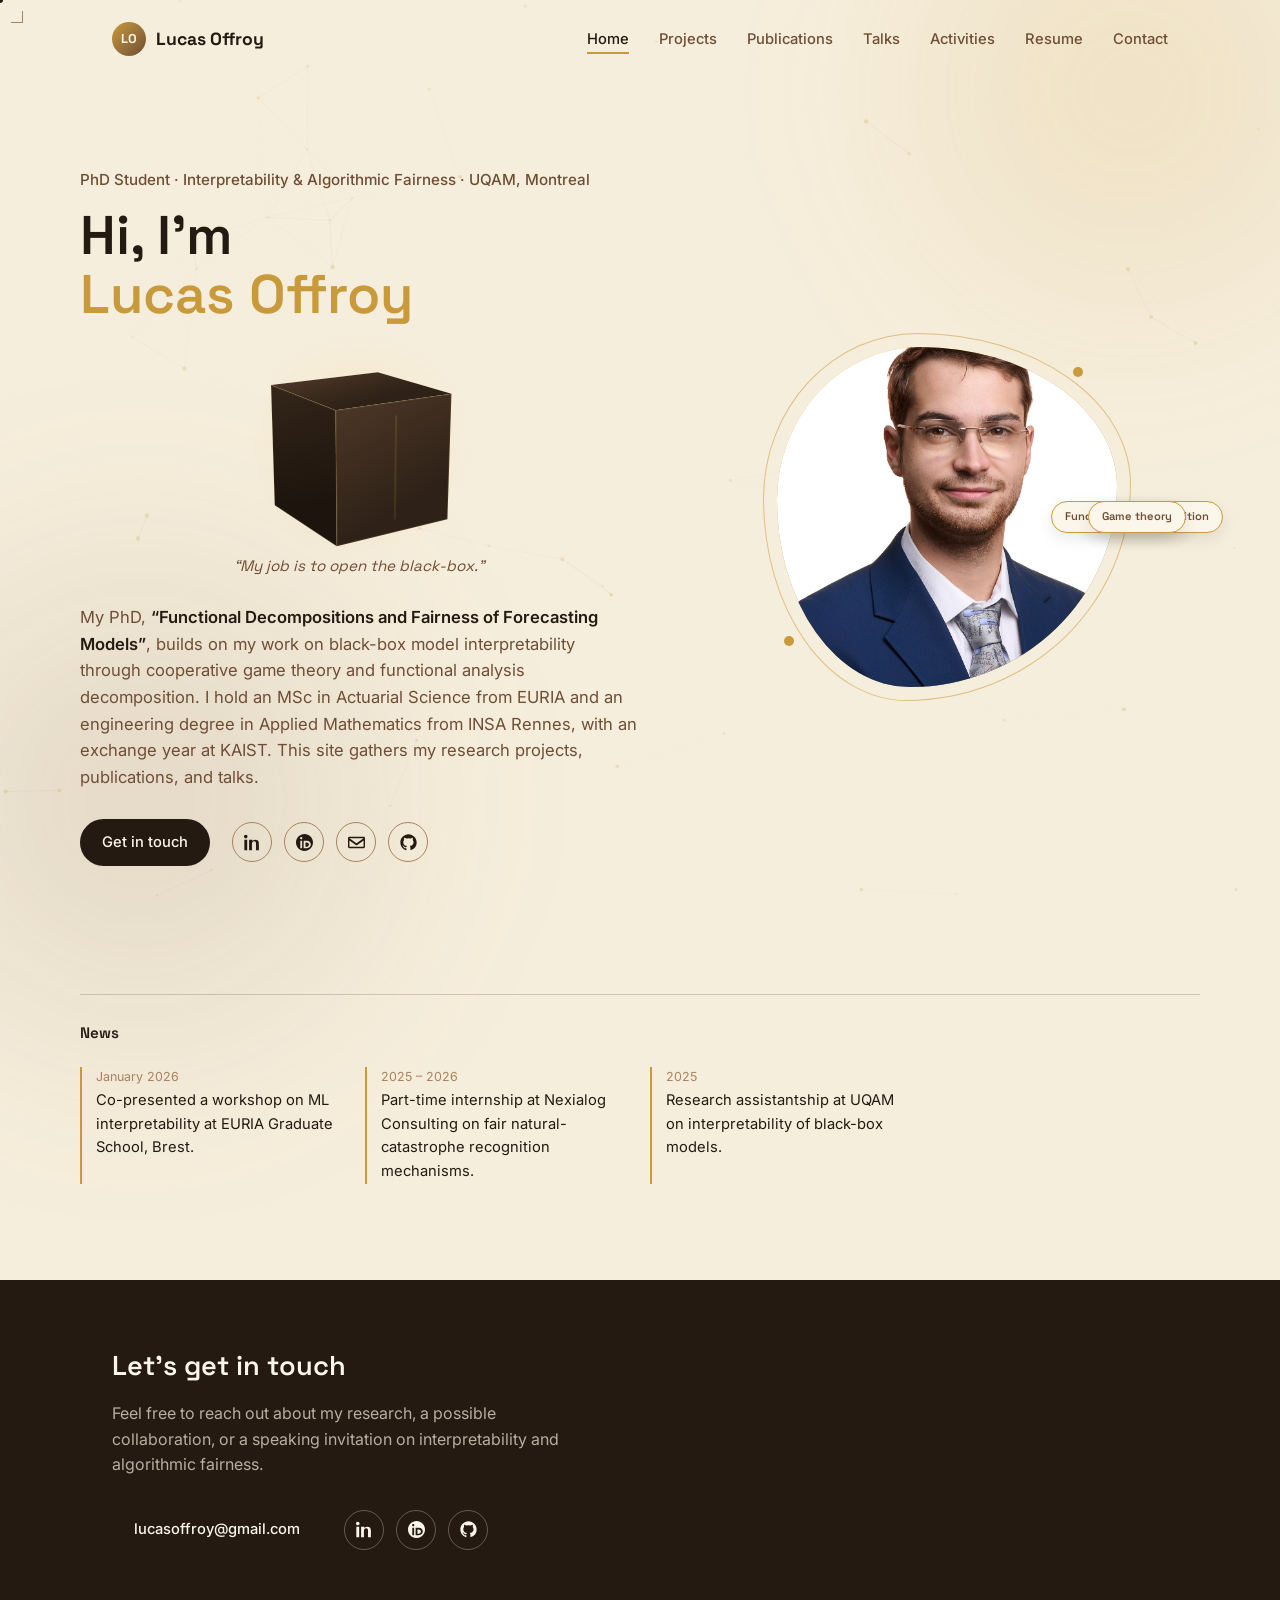
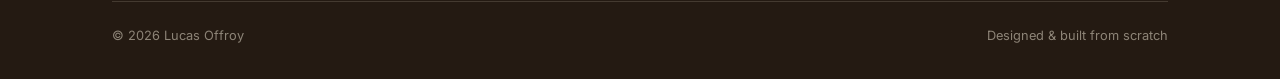
==== index.html @ a233c9a5 "fix" ====
<!DOCTYPE html>
<html lang="en">
<head>
<meta charset="UTF-8">
<meta name="viewport" content="width=device-width, initial-scale=1.0">
<title>Lucas Offroy — PhD Student, Interpretability & Algorithmic Fairness</title>
<meta name="description" content="Academic site of Lucas Offroy, PhD student at UQAM working on functional decompositions and fairness of forecasting models — projects, publications, talks and activities.">

<!--
  =====================================================================
  ONE THING LEFT TO CUSTOMIZE:
  [PHOTO] -> replace the .avatar block (search that tag) with a real <img>
  This site is now split across several pages (index.html, projects.html,
  publications.html, talks.html, activities.html, resume.html) sharing
  style.css and script.js — edit each page's content directly.
  =====================================================================
-->

<link rel="preconnect" href="https://fonts.googleapis.com">
<link rel="preconnect" href="https://fonts.gstatic.com" crossorigin>
<link href="https://fonts.googleapis.com/css2?family=Space+Grotesk:wght@400;500;600;700&family=Inter:wght@400;500;600&display=swap" rel="stylesheet">
<link rel="stylesheet" href="style.css">
</head>
<body>

<div id="cursor-dot"></div>
<div id="cursor-trail-1"></div>
<div id="cursor-trail-2"></div>
<div id="cursor-frame">
  <div class="frame-inner">
    <span class="corner tl"></span>
    <span class="corner tr"></span>
    <span class="corner bl"></span>
    <span class="corner br"></span>
  </div>
</div>
<canvas id="constellation"></canvas>

<header>
  <nav class="wrap">
    <a href="index.html" class="logo">
      <span class="logo-mark">LO</span>
      Lucas Offroy
    </a>
    <ul class="nav-links" id="navLinks">
      <li><a href="index.html">Home</a></li>
      <li><a href="projects.html">Projects</a></li>
      <li><a href="publications.html">Publications</a></li>
      <li><a href="talks.html">Talks</a></li>
      <li><a href="activities.html">Activities</a></li>
      <li><a href="resume.html">Resume</a></li>
      <li><a href="#contact">Contact</a></li>
    </ul>
    <button class="nav-toggle" id="navToggle" aria-label="Open menu">
      <span></span><span></span><span></span>
    </button>
  </nav>
</header>

<!-- ===================== HOME ===================== -->
<section class="hero wrap" id="home">
  <div class="hero-text">
    <p class="eyebrow-role">PhD Student · Interpretability &amp; Algorithmic Fairness · UQAM, Montreal</p>
    <h1>Hi, I'm<br><span>Lucas Offroy</span></h1>

    <div class="bb-wrap">
      <div class="bb-stage" id="blackbox" role="button" tabindex="0" aria-expanded="false"
           aria-label="Open the black box to reveal the Hoeffding decomposition">
        <div class="bb-glow"></div>
        <div class="bb-cube">
          <div class="bb-face bb-front"></div>
          <div class="bb-face bb-right"></div>
          <div class="bb-face bb-left"></div>
          <div class="bb-face bb-lid"></div>
        </div>
        <div class="bb-reveal">
          <div class="equation">
            f(x) = <span class="sum-stack"><span class="sum-symbol">Σ</span><span class="sum-sub">u⊆D</span></span> f<sub>u</sub>(x<sub>u</sub>)
          </div>
          <div class="equation-caption">the functional decomposition behind my thesis</div>
        </div>
      </div>
    </div>
    <p class="bb-quote">“My job is to open the black-box.”</p>

    <p class="bio">
      My PhD, <strong>“Functional Decompositions and Fairness of Forecasting Models”</strong>, builds on my work on black-box model interpretability through cooperative game theory and functional analysis decomposition.
      I hold an MSc in Actuarial Science from EURIA and an engineering degree in Applied Mathematics from INSA Rennes, with an exchange year at KAIST.
      This site gathers my research projects, publications, and talks.
    </p>
    <div class="cta-row">
      <a href="#contact" class="btn">Get in touch</a>
      <div class="social-row">
        <a href="https://www.linkedin.com/in/lucas-offroy-559226217/" target="_blank" rel="noopener" aria-label="LinkedIn">
          <svg viewBox="0 0 24 24"><path d="M4.98 3.5C4.98 4.88 3.94 6 2.5 6S0 4.88 0 3.5 1.06 1 2.5 1 4.98 2.12 4.98 3.5zM.5 8h4V23h-4V8zm7.5 0h3.8v2.05h.05c.53-1 1.83-2.05 3.77-2.05C19.9 8 21 10.1 21 13.4V23h-4v-8.2c0-1.95-.03-4.45-2.7-4.45-2.7 0-3.1 2.1-3.1 4.3V23h-4V8z"/></svg>
        </a>
        <a href="https://orcid.org/0009-0003-3294-0937" target="_blank" rel="noopener" aria-label="ORCID">
          <svg viewBox="0 0 24 24"><path d="M12 0C5.372 0 0 5.372 0 12s5.372 12 12 12 12-5.372 12-12S18.628 0 12 0zM7.369 4.378c.888 0 1.604.717 1.604 1.604 0 .888-.716 1.605-1.604 1.605-.887 0-1.604-.717-1.604-1.605 0-.887.717-1.604 1.604-1.604zm-1.29 5.297h2.58v10.335h-2.58V9.675zm4.694 0h4.276c4.11 0 5.837 2.938 5.837 5.176 0 2.431-1.905 5.159-5.837 5.159h-4.276V9.675zm2.582 2.269v6.026h1.6c2.294 0 3.336-1.617 3.336-3.021 0-1.635-1.226-3.005-3.336-3.005h-1.6z"/></svg>
        </a>
        <a href="mailto:lucasoffroy@gmail.com" aria-label="Email">
          <svg viewBox="0 0 24 24"><path d="M2 4h20a2 2 0 012 2v12a2 2 0 01-2 2H2a2 2 0 01-2-2V6a2 2 0 012-2zm0 2v.01L12 13 22 6.01V6H2zm20 3.24l-9.34 6.6a1 1 0 01-1.16 0L2 9.24V18h20V9.24z"/></svg>
        </a>
        <a href="https://github.com/Weakskunk/" target="_blank" rel="noopener" aria-label="GitHub">
          <svg viewBox="0 0 24 24"><path d="M12 .5C5.73.5.5 5.74.5 12.02c0 5.02 3.26 9.28 7.78 10.78.57.1.78-.25.78-.55v-2.15c-3.16.69-3.83-1.36-3.83-1.36-.52-1.32-1.26-1.67-1.26-1.67-1.03-.7.08-.69.08-.69 1.14.08 1.74 1.17 1.74 1.17 1.01 1.74 2.65 1.24 3.3.95.1-.73.4-1.24.72-1.53-2.52-.29-5.17-1.26-5.17-5.6 0-1.24.44-2.25 1.16-3.04-.12-.29-.5-1.44.11-3 0 0 .95-.3 3.12 1.16a10.8 10.8 0 015.68 0c2.17-1.46 3.12-1.16 3.12-1.16.61 1.56.23 2.71.11 3 .72.79 1.16 1.8 1.16 3.04 0 4.35-2.66 5.31-5.19 5.59.41.35.77 1.04.77 2.11v3.13c0 .3.21.66.79.55A10.53 10.53 0 0023.5 12c0-6.28-5.23-11.5-11.5-11.5z"/></svg>
        </a>
      </div>
    </div>
  </div>

  <div class="hero-photo">
    <div class="avatar-wrap">
      <div class="avatar">
        <!-- Drop a file named photo.jpg next to index.html and it will
             appear automatically here, replacing the "LO" initials. -->
        LO
        <img src="photo.jpg" alt="Lucas Offroy" class="avatar-photo" onerror="this.style.display='none'">
        <span class="avatar-node n1"></span>
        <span class="avatar-node n2"></span>
        <span class="avatar-node n3"></span>
      </div>
      <div class="orbit" style="animation-delay:0s">
        <span class="concept-chip" style="animation-delay:0s">Interpretability</span>
      </div>
      <div class="orbit" style="animation-delay:-8.5s">
        <span class="concept-chip" style="animation-delay:-8.5s">Fairness</span>
      </div>
      <div class="orbit" style="animation-delay:-17s">
        <span class="concept-chip" style="animation-delay:-17s">Functional decomposition</span>
      </div>
      <div class="orbit" style="animation-delay:-25.5s">
        <span class="concept-chip" style="animation-delay:-25.5s">Game theory</span>
      </div>
    </div>
  </div>

  <div class="hero-news">
    <p class="news-label">News</p>
    <div class="news-item">
      <div class="news-date">January 2026</div>
      <div class="news-text">Co-presented a workshop on ML interpretability at EURIA Graduate School, Brest.</div>
    </div>
    <div class="news-item">
      <div class="news-date">2025 – 2026</div>
      <div class="news-text">Part-time internship at Nexialog Consulting on fair natural-catastrophe recognition mechanisms.</div>
    </div>
    <div class="news-item">
      <div class="news-date">2025</div>
      <div class="news-text">Research assistantship at UQAM on interpretability of black-box models.</div>
    </div>
  </div>
</section>

<!-- ===================== CONTACT / FOOTER ===================== -->
<footer id="contact">
  <div class="wrap">
    <h2>Let's get in touch</h2>
    <p>Feel free to reach out about my research, a possible collaboration, or a speaking invitation on interpretability and algorithmic fairness.</p>
    <div class="cta-row">
      <a href="mailto:lucasoffroy@gmail.com" class="btn">lucasoffroy@gmail.com</a>
      <div class="social-row">
        <a href="https://www.linkedin.com/in/lucas-offroy-559226217/" target="_blank" rel="noopener" aria-label="LinkedIn">
          <svg viewBox="0 0 24 24"><path d="M4.98 3.5C4.98 4.88 3.94 6 2.5 6S0 4.88 0 3.5 1.06 1 2.5 1 4.98 2.12 4.98 3.5zM.5 8h4V23h-4V8zm7.5 0h3.8v2.05h.05c.53-1 1.83-2.05 3.77-2.05C19.9 8 21 10.1 21 13.4V23h-4v-8.2c0-1.95-.03-4.45-2.7-4.45-2.7 0-3.1 2.1-3.1 4.3V23h-4V8z"/></svg>
        </a>
        <a href="https://orcid.org/0009-0003-3294-0937" target="_blank" rel="noopener" aria-label="ORCID">
          <svg viewBox="0 0 24 24"><path d="M12 0C5.372 0 0 5.372 0 12s5.372 12 12 12 12-5.372 12-12S18.628 0 12 0zM7.369 4.378c.888 0 1.604.717 1.604 1.604 0 .888-.716 1.605-1.604 1.605-.887 0-1.604-.717-1.604-1.605 0-.887.717-1.604 1.604-1.604zm-1.29 5.297h2.58v10.335h-2.58V9.675zm4.694 0h4.276c4.11 0 5.837 2.938 5.837 5.176 0 2.431-1.905 5.159-5.837 5.159h-4.276V9.675zm2.582 2.269v6.026h1.6c2.294 0 3.336-1.617 3.336-3.021 0-1.635-1.226-3.005-3.336-3.005h-1.6z"/></svg>
        </a>
        <a href="https://github.com/Weakskunk/" target="_blank" rel="noopener" aria-label="GitHub">
          <svg viewBox="0 0 24 24"><path d="M12 .5C5.73.5.5 5.74.5 12.02c0 5.02 3.26 9.28 7.78 10.78.57.1.78-.25.78-.55v-2.15c-3.16.69-3.83-1.36-3.83-1.36-.52-1.32-1.26-1.67-1.26-1.67-1.03-.7.08-.69.08-.69 1.14.08 1.74 1.17 1.74 1.17 1.01 1.74 2.65 1.24 3.3.95.1-.73.4-1.24.72-1.53-2.52-.29-5.17-1.26-5.17-5.6 0-1.24.44-2.25 1.16-3.04-.12-.29-.5-1.44.11-3 0 0 .95-.3 3.12 1.16a10.8 10.8 0 015.68 0c2.17-1.46 3.12-1.16 3.12-1.16.61 1.56.23 2.71.11 3 .72.79 1.16 1.8 1.16 3.04 0 4.35-2.66 5.31-5.19 5.59.41.35.77 1.04.77 2.11v3.13c0 .3.21.66.79.55A10.53 10.53 0 0023.5 12c0-6.28-5.23-11.5-11.5-11.5z"/></svg>
        </a>
      </div>
    </div>
    <div class="footer-bottom">
      <span>© 2026 Lucas Offroy</span>
      <span>Designed &amp; built from scratch</span>
    </div>
  </div>
</footer>

<script src="script.js"></script>
</body>
</html>
---- style.css ----
/* =====================================================================
   Lucas Offroy — shared stylesheet (used by every page)
   ===================================================================== */

:root{
  --cream:        #F6EEDC;
  --cream-soft:   #FBF6EA;
  --ink:          #241A12;
  --brown:        #6F4E37;
  --brown-soft:   #A9825F;
  --gold:         #C99A3C;
  --gold-bright:  #E4B54A;

  --font-display: 'Space Grotesk', sans-serif;
  --font-body:    'Inter', sans-serif;

  --max-w: 1120px;
  --radius-organic: 42% 58% 61% 39% / 45% 41% 59% 55%;
}

*{ box-sizing: border-box; margin:0; padding:0; }

html{ scroll-behavior: smooth; }

/* ---------- Futuristic ambient background (no grid) ---------- */
body{
  position: relative;
  background: var(--cream);
  color: var(--ink);
  font-family: var(--font-body);
  line-height: 1.6;
  overflow-x: hidden;
}
body::before, body::after{
  content:'';
  position: fixed;
  z-index: -1;
  border-radius: 50%;
  pointer-events: none;
  filter: blur(70px);
}
body::before{
  width: 620px; height: 620px;
  top: -220px; right: -160px;
  background: radial-gradient(circle, rgba(201,154,60,0.18) 0%, rgba(201,154,60,0) 70%);
}
body::after{
  width: 720px; height: 720px;
  bottom: -260px; left: -220px;
  background: radial-gradient(circle, rgba(111,78,55,0.15) 0%, rgba(111,78,55,0) 70%);
}

body.has-custom-cursor, body.has-custom-cursor a, body.has-custom-cursor button{
  cursor: none;
}

::selection{ background: var(--gold); color: var(--ink); }

a{ color: inherit; text-decoration: none; }

img{ max-width: 100%; display: block; }

:focus-visible{
  outline: 2px solid var(--gold-bright);
  outline-offset: 3px;
}

section{ scroll-margin-top: 84px; }

.wrap{
  max-width: var(--max-w);
  margin: 0 auto;
  padding: 0 32px;
}

h1,h2,h3{ font-family: var(--font-display); font-weight: 600; color: var(--ink); }

h2.section-title{
  font-size: clamp(1.7rem, 3vw, 2.3rem);
  margin-bottom: 40px;
  display: flex;
  align-items: baseline;
  gap: 14px;
}
h2.section-title .dot{
  width: 10px; height: 10px; border-radius: 50%;
  background: var(--gold);
  flex-shrink: 0;
}

/* ---------- Custom cursor: detection-frame style ---------- */
#cursor-dot{
  position: fixed; top:0; left:0;
  width: 6px; height:6px; border-radius: 50%;
  background: var(--ink);
  pointer-events: none; z-index: 9999;
  transform: translate(-50%,-50%);
}
#cursor-trail-1, #cursor-trail-2{
  position: fixed; top:0; left:0;
  border-radius: 50%;
  background: var(--gold);
  pointer-events: none; z-index: 9997;
  transform: translate(-50%,-50%);
}
#cursor-trail-1{ width:4px; height:4px; opacity:0.5; }
#cursor-trail-2{ width:3px; height:3px; opacity:0.28; }

#cursor-frame{
  position: fixed; top:0; left:0;
  width:0; height:0;
  pointer-events: none; z-index: 9998;
}
.frame-inner{
  position:absolute; top:0; left:0;
  width:46px; height:46px;
  transform: translate(-50%,-50%) rotate(0deg);
  animation: cursor-spin 9s linear infinite;
  transition: width .22s ease, height .22s ease;
}
#cursor-frame.locked .frame-inner{
  width:32px; height:32px;
  animation-play-state: paused;
}
@keyframes cursor-spin{
  from{ transform: translate(-50%,-50%) rotate(0deg); }
  to{ transform: translate(-50%,-50%) rotate(360deg); }
}
.corner{
  position:absolute; width:12px; height:12px;
  border: 0 solid var(--brown-soft);
  transition: border-color .2s ease;
}
#cursor-frame.locked .corner{ border-color: var(--gold); }
.corner.tl{ top:0; left:0; border-top-width:1.5px; border-left-width:1.5px; }
.corner.tr{ top:0; right:0; border-top-width:1.5px; border-right-width:1.5px; }
.corner.bl{ bottom:0; left:0; border-bottom-width:1.5px; border-left-width:1.5px; }
.corner.br{ bottom:0; right:0; border-bottom-width:1.5px; border-right-width:1.5px; }

/* ---------- Constellation background ---------- */
#constellation{
  position: fixed;
  inset: 0;
  z-index: 0;
  opacity: 0.35;
}

/* ---------- Navigation ---------- */
header{
  position: fixed;
  top:0; left:0; right:0;
  z-index: 100;
  padding: 22px 0;
  transition: padding .25s ease, background .25s ease, box-shadow .25s ease;
}
header.scrolled{
  padding: 14px 0;
  background: rgba(246,238,220,0.82);
  backdrop-filter: blur(10px);
  box-shadow: 0 1px 0 rgba(36,26,18,0.08);
}
nav.wrap{
  display:flex; align-items:center; justify-content:space-between;
}
.logo{
  font-family: var(--font-display);
  font-weight: 700;
  font-size: 1.1rem;
  display:flex; align-items:center; gap:10px;
}
.logo-mark{
  width: 34px; height:34px; border-radius: 50%;
  background: linear-gradient(135deg, var(--gold), var(--brown));
  color: var(--cream-soft);
  display:flex; align-items:center; justify-content:center;
  font-size: 0.8rem;
}
.nav-links{
  display:flex; gap: 30px; list-style:none;
}
.nav-links a{
  position: relative;
  font-size: 0.92rem;
  font-weight: 500;
  color: var(--brown);
  padding: 4px 0;
}
.nav-links a::after{
  content:'';
  position:absolute; left:0; bottom:-2px;
  width:0; height:2px; background: var(--gold);
  transition: width .25s ease;
}
.nav-links a.active, .nav-links a:hover{ color: var(--ink); }
.nav-links a.active::after{ width: 100%; }

.nav-toggle{
  display:none;
  flex-direction:column; gap:5px;
  background:none; border:none;
}
.nav-toggle span{ width:22px; height:2px; background: var(--ink); }

/* ---------- Hero (home page) ---------- */
.hero{
  position:relative; z-index:1;
  padding: 168px 0 96px;
  display:grid;
  grid-template-columns: 1.05fr 0.95fr;
  gap: 56px;
  align-items:center;
}
.hero-text{ opacity:0; transform: translateY(16px); transition: opacity .7s ease, transform .7s ease; }
.hero-photo{ opacity:0; transform: translateY(16px); transition: opacity .7s ease .12s, transform .7s ease .12s; }
.hero-news{ opacity:0; transform: translateY(16px); transition: opacity .7s ease .24s, transform .7s ease .24s; }
body.loaded .hero-text, body.loaded .hero-photo, body.loaded .hero-news{
  opacity:1; transform:none;
}

.eyebrow-role{
  font-size: 0.95rem; color: var(--brown); font-weight: 500; margin-bottom: 14px;
}
.hero h1{
  font-size: clamp(2.3rem, 5vw, 3.4rem);
  line-height: 1.08;
  margin-bottom: 20px;
}
.hero h1 span{ color: var(--gold); }

.bb-quote{
  font-family: var(--font-display);
  font-style: italic;
  color: var(--brown);
  font-size: 0.95rem;
  text-align: center;
  margin: 6px 0 26px;
}

.equation{
  font-family: var(--font-display);
  font-size: 1rem;
  letter-spacing: 0.2px;
}
.sum-stack{
  display:inline-flex; flex-direction:column; align-items:center;
  vertical-align:middle; margin: 0 8px; line-height:1;
}
.sum-symbol{ font-size:1.5em; line-height:0.7; }
.sum-sub{ font-size:0.4em; margin-top:4px; letter-spacing:0.4px; }

/* ---------- Interactive black box: real 3D cube, lid + sides open ---------- */
.bb-wrap{
  width: 100%;
  margin: 22px 0 8px;
  display:flex; flex-direction:column; align-items:center;
}
.bb-stage{
  position: relative;
  width: 200px; height: 200px;
  perspective: 800px;
  cursor: pointer;
}
body.has-custom-cursor .bb-stage{ cursor: none; }

.bb-glow{
  position:absolute; inset:-24px; z-index:0;
  border-radius: 50%;
  background: radial-gradient(circle, rgba(228,181,74,0.55) 0%, rgba(228,181,74,0) 65%);
  opacity: 0.25;
  transition: opacity .4s ease;
  pointer-events:none;
}
.bb-stage:hover .bb-glow, .bb-stage.open .bb-glow{ opacity: 0.8; }

.bb-cube{
  position:absolute; inset:0; margin:auto; z-index:1;
  width:128px; height:128px;
  transform-style: preserve-3d;
  transform: translateY(6px) rotateX(-16deg) rotateY(32deg);
}
.bb-face{
  position:absolute; width:128px; height:128px;
  box-shadow: inset 0 0 0 1px rgba(228,181,74,0.12);
  backface-visibility: hidden;
  transition: transform .6s cubic-bezier(.65,0,.35,1), opacity .5s ease .12s;
}
.bb-front{
  background: linear-gradient(160deg, #4A3626 0%, #2E2117 75%);
  transform: translateZ(64px);
}
.bb-front::after{
  /* center groove, lights up on hover */
  content:'';
  position:absolute; top:10%; bottom:10%; left:50%; width:1.5px;
  transform: translateX(-50%);
  background: linear-gradient(var(--gold-bright), var(--gold));
  opacity: 0.16;
  transition: opacity .3s ease, box-shadow .3s ease;
}
.bb-stage:hover .bb-front::after{
  opacity: 0.95;
  box-shadow: 0 0 10px 1.5px rgba(228,181,74,0.65);
}
.bb-right{
  background: linear-gradient(160deg, #34261A 0%, #1D140D 75%);
  transform: rotateY(90deg) translateZ(64px);
}
.bb-left{
  background: linear-gradient(160deg, #34261A 0%, #1D140D 75%);
  transform: rotateY(-90deg) translateZ(64px);
}
.bb-lid{
  background: linear-gradient(160deg, #4A3626 0%, #2E2117 75%);
  transform: rotateX(90deg) translateZ(64px);
}

/* hover: the three visible faces ease apart slightly */
.bb-stage:hover:not(.open) .bb-front{ transform: translateZ(76px); }
.bb-stage:hover:not(.open) .bb-right{ transform: rotateY(90deg) translateZ(76px); }
.bb-stage:hover:not(.open) .bb-left{ transform: rotateY(-90deg) translateZ(76px); }
.bb-stage:hover:not(.open) .bb-lid{ transform: rotateX(90deg) translateZ(82px); }

/* open: the three visible faces fly off and fade out completely */
.bb-stage.open .bb-front{ transform: translateZ(210px); opacity:0; }
.bb-stage.open .bb-right{ transform: rotateY(90deg) translateZ(210px); opacity:0; }
.bb-stage.open .bb-left{ transform: rotateY(-90deg) translateZ(210px); opacity:0; }
.bb-stage.open .bb-lid{ transform: rotateX(90deg) translateZ(260px); opacity:0; }

.bb-reveal{
  position:absolute; inset:0; z-index:2;
  display:flex; flex-direction:column; align-items:center; justify-content:center;
  text-align:center; padding: 10px;
  opacity:0; transform: scale(0.85);
  transition: opacity .5s ease .2s, transform .5s ease .2s;
  pointer-events:none;
}
.bb-stage.open .bb-reveal{ opacity:1; transform: scale(1); }

.bb-reveal .equation{ color: var(--ink); font-size: 0.82rem; line-height:1.35; }
.bb-reveal .equation-caption{ color: var(--brown); margin-top: 7px; font-size: 0.6rem; }

.bb-teaser-label{
  font-family: var(--font-display); font-weight:600; font-size:0.62rem;
  letter-spacing:0.6px; text-transform:uppercase; color: var(--gold);
  margin-bottom: 7px;
}
.bb-teaser-title{ color: var(--ink); font-size: 0.78rem; font-weight:600; line-height:1.35; }
.bb-teaser-sub{ color: var(--brown); font-size: 0.68rem; margin-top: 6px; }

.bb-progress{ width:100%; max-width:160px; }
.bb-progress-label{ font-family:var(--font-display); font-weight:600; font-size:0.68rem; color:var(--ink); margin-bottom:9px; }
.bb-progress-track{ width:100%; height:6px; border-radius:4px; background:rgba(111,78,55,0.18); overflow:hidden; }
.bb-progress-fill{ height:100%; width:0%; background: linear-gradient(90deg, var(--gold), var(--gold-bright)); transition: width 1.1s ease .1s; }
.bb-progress-pct{ margin-top:9px; font-size:0.78rem; font-weight:600; color:var(--ink); }
.bb-progress-range{ display:flex; justify-content:space-between; margin-top:6px; font-size:0.6rem; color:var(--brown-soft); width:100%; }

.hero p.bio{
  max-width: 56ch;
  color: var(--brown);
  font-size: 1.04rem;
  margin-bottom: 28px;
}
.hero p.bio strong{ color: var(--ink); font-weight: 600; }

.cta-row{ display:flex; align-items:center; gap: 22px; flex-wrap:wrap; }
.btn{
  display:inline-flex; align-items:center; gap:8px;
  background: var(--ink); color: var(--cream-soft);
  padding: 12px 22px; border-radius: 30px;
  font-size: 0.92rem; font-weight:500;
  transition: background .2s ease, transform .2s ease;
  border: none;
}
.btn:hover{ background: var(--brown); transform: translateY(-2px); }

.social-row{ display:flex; gap: 12px; }
.social-row a{
  width: 40px; height:40px; border-radius: 50%;
  border: 1px solid var(--brown-soft);
  display:flex; align-items:center; justify-content:center;
  transition: border-color .2s ease, background .2s ease, transform .2s ease;
}
.social-row a:hover{
  border-color: var(--gold); background: rgba(201,154,60,0.12);
  transform: translateY(-2px);
}
.social-row svg{ width:17px; height:17px; fill: var(--ink); }

.hero-photo{ position:relative; display:flex; justify-content:center; }
.avatar-wrap{ position:relative; z-index:0; width:min(340px,80%); }
.avatar{
  width: 100%;
  aspect-ratio: 1;
  border-radius: var(--radius-organic);
  background: linear-gradient(150deg, var(--gold-bright), var(--brown) 120%);
  display:flex; align-items:center; justify-content:center;
  font-family: var(--font-display);
  font-size: 4rem; color: var(--cream-soft);
  position: relative;
}
.avatar::before{
  content:'';
  position:absolute; inset:-14px;
  border-radius: var(--radius-organic);
  border: 1.5px solid var(--gold);
  opacity: 0.55;
}
.avatar-photo{
  position:absolute; inset:0; z-index:1;
  width:100%; height:100%;
  object-fit: cover;
  border-radius: var(--radius-organic);
}
.avatar-node{
  position:absolute; width:10px; height:10px; border-radius:50%;
  background: var(--gold);
  z-index: 2;
}
.avatar-node.n1{ top: 6%; right: 10%; }
.avatar-node.n2{ bottom: 12%; left: 2%; }
.avatar-node.n3{ top: 46%; right: -2%; width:6px; height:6px; }

.orbit{
  position:absolute; top:50%; left:50%; z-index:3;
  width:0; height:0;
  animation: orbit-spin 34s linear infinite;
}
.concept-chip{
  position:absolute; top:0; left:0;
  background: var(--cream-soft);
  border: 1px solid var(--gold);
  color: var(--brown);
  font-family: var(--font-display);
  font-size: 0.7rem;
  font-weight:600;
  padding: 6px 13px;
  border-radius: 20px;
  box-shadow: 0 6px 16px rgba(36,26,18,0.09);
  white-space: nowrap;
  transform: translate(-50%,-50%) translateX(190px);
  animation: orbit-counter 34s linear infinite;
}
@keyframes orbit-spin{
  from{ transform: rotate(0deg); }
  to{ transform: rotate(360deg); }
}
@keyframes orbit-counter{
  from{ transform: translate(-50%,-50%) translateX(190px) rotate(0deg); }
  to{ transform: translate(-50%,-50%) translateX(190px) rotate(-360deg); }
}

.hero-news{
  margin-top: 72px;
  grid-column: 1 / -1;
  border-top: 1px solid rgba(111,78,55,0.25);
  padding-top: 26px;
  display:grid;
  grid-template-columns: repeat(auto-fit, minmax(230px,1fr));
  gap: 20px;
}
.news-label{
  font-family: var(--font-display); font-weight:600; font-size:0.95rem;
  grid-column: 1 / -1; margin-bottom: 2px;
}
.news-item{
  border-left: 2px solid var(--gold);
  padding-left: 14px;
}
.news-date{ font-size: 0.78rem; color: var(--brown-soft); }
.news-text{ font-size: 0.92rem; margin-top: 2px; }

/* ---------- Page intro (every non-home page) ---------- */
.page-intro{
  position:relative; z-index:1;
  padding: 158px 0 8px;
  text-align:center;
  opacity:0; transform: translateY(16px);
  transition: opacity .7s ease, transform .7s ease;
}
body.loaded .page-intro{ opacity:1; transform:none; }
.page-title{
  font-size: clamp(2rem, 4vw, 2.7rem);
  margin-bottom: 10px;
}
.page-subtitle{
  color: var(--brown);
  font-size: 1rem;
  max-width: 60ch;
  margin: 0 auto;
}

/* ---------- Generic sections ---------- */
.section{ position:relative; z-index:1; padding: 64px 0 88px; }
.section.alt{ background: var(--cream-soft); }

/* ---------- Projects ---------- */
.projects-grid{
  display:grid;
  grid-template-columns: repeat(auto-fit, minmax(280px,1fr));
  gap: 26px;
}
.project-card{
  background: var(--cream-soft);
  border: 1px solid rgba(111,78,55,0.18);
  border-radius: 26px 10px 26px 10px;
  padding: 28px;
  transition: transform .25s ease, border-color .25s ease;
}
.project-card:hover{ transform: translateY(-5px); border-color: var(--gold); }
.project-card h3{ font-size: 1.15rem; margin-bottom: 10px; }
.project-card p{ color: var(--brown); font-size: 0.94rem; margin-bottom: 16px; }
.tag-row{ display:flex; flex-wrap:wrap; gap:8px; margin-bottom: 16px; }
.tag{
  font-size: 0.75rem; padding: 4px 11px; border-radius: 20px;
  background: rgba(201,154,60,0.15); color: var(--brown);
}
.project-card a.link{
  font-size: 0.88rem; font-weight:600; color: var(--ink);
  border-bottom: 1.5px solid var(--gold);
  padding-bottom: 1px;
}

/* ---------- Publications ---------- */
.pub-list{ display:flex; flex-direction:column; gap: 22px; }
.pub-item{
  border-left: 2px solid var(--brown-soft);
  padding: 4px 0 4px 20px;
  transition: border-color .2s ease;
}
.pub-item:hover{ border-color: var(--gold); }
.pub-item .pub-title{ font-weight:600; font-size: 1rem; margin-bottom: 4px; }
.pub-item .pub-meta{ font-size: 0.88rem; color: var(--brown); margin-bottom: 8px; }
.pub-links{ display:flex; gap:16px; }
.pub-links a{ font-size: 0.82rem; font-weight:600; color: var(--gold); }
.pub-links a:hover{ color: var(--ink); }

.bibtex-box{
  position:relative;
  margin-top: 14px;
  background: var(--ink);
  border-radius: 10px;
  padding: 16px 44px 16px 16px;
}
.bibtex-code{
  display:block;
  font-family: 'SFMono-Regular', Consolas, 'Liberation Mono', Menlo, monospace;
  font-size: 0.76rem;
  line-height: 1.6;
  color: var(--cream-soft);
  white-space: pre-wrap;
  word-break: break-word;
}
.bibtex-copy{
  position:absolute; top:12px; right:12px;
  background: rgba(246,238,220,0.1);
  border: 1px solid rgba(246,238,220,0.25);
  color: var(--cream-soft);
  font-family: var(--font-body);
  font-size: 0.7rem; font-weight:600;
  padding: 5px 11px; border-radius: 6px;
  transition: background .2s ease, border-color .2s ease, color .2s ease;
}
.bibtex-copy:hover{ background: rgba(228,181,74,0.2); border-color: var(--gold-bright); }
.bibtex-copy.copied{ background: var(--gold); border-color: var(--gold); color: var(--ink); }

/* ---------- Talks (timeline) ---------- */
.timeline{
  position:relative;
  padding-left: 26px;
}
.timeline::before{
  content:'';
  position:absolute; left:5px; top:6px; bottom:6px;
  width:1.5px; background: rgba(111,78,55,0.3);
}
.timeline-item{ position:relative; padding-bottom: 34px; }
.timeline-item:last-child{ padding-bottom:0; }
.timeline-item::before{
  content:'';
  position:absolute; left:-26px; top:4px;
  width:11px; height:11px; border-radius:50%;
  background: var(--cream); border: 2px solid var(--gold);
}
.timeline-date{ font-size: 0.82rem; color: var(--brown-soft); margin-bottom: 3px; }
.timeline-title{ font-weight:600; margin-bottom: 3px; }
.timeline-place{ font-size: 0.9rem; color: var(--brown); }

/* ---------- Activities: small mixed list ---------- */
.mini-list{
  list-style:none;
  display:flex; flex-direction:column; gap:16px;
  max-width: 680px;
  margin: 0 auto;
}
.mini-list li{
  border-left: 2px solid var(--gold);
  padding-left: 16px;
  font-size: 0.96rem;
  color: var(--brown);
  text-align:left;
}
.mini-list li strong{ color: var(--ink); }

/* ---------- Empty state ---------- */
.empty-state{
  color: var(--brown-soft);
  font-size: 0.96rem;
}

/* ---------- Resume ---------- */
.activities-grid{
  display:grid;
  grid-template-columns: repeat(auto-fit, minmax(240px,1fr));
  gap: 30px;
}
.activity-group h3{
  font-size: 1rem; margin-bottom: 14px;
  display:flex; align-items:center; gap:8px;
}
.activity-group h3::before{
  content:''; width:7px; height:7px; border-radius:50%; background: var(--gold);
}
.activity-group ul{ list-style:none; display:flex; flex-direction:column; gap:10px; }
.activity-group li{ font-size: 0.92rem; color: var(--brown); padding-left: 0; }
.activity-group li strong{ color: var(--ink); }

/* ---------- Footer / Contact ---------- */
footer{
  position:relative; z-index:1;
  background: var(--ink); color: var(--cream-soft);
  padding: 64px 0 32px;
}
footer h2{ color: var(--cream-soft); font-size: 1.7rem; margin-bottom: 14px; }
footer p{ color: rgba(246,238,220,0.7); max-width: 46ch; margin-bottom: 28px; }
footer .social-row a{ border-color: rgba(246,238,220,0.3); }
footer .social-row svg{ fill: var(--cream-soft); }
footer .social-row a:hover{ border-color: var(--gold-bright); }
.footer-bottom{
  margin-top: 48px; padding-top: 24px;
  border-top: 1px solid rgba(246,238,220,0.15);
  font-size: 0.8rem; color: rgba(246,238,220,0.5);
  display:flex; justify-content:space-between; flex-wrap:wrap; gap:10px;
}

/* ---------- Responsive ---------- */
@media (max-width: 880px){
  .hero{ grid-template-columns: 1fr; padding-top: 140px; }
  .hero-photo{ order:-1; }
  .orbit{ display:none; }
  .page-intro{ padding-top: 128px; }
  .nav-links{
    position: fixed; top: 64px; right: 24px;
    background: var(--cream-soft);
    flex-direction:column; gap: 4px;
    padding: 14px 20px;
    border-radius: 16px;
    box-shadow: 0 8px 24px rgba(36,26,18,0.12);
    transform: translateY(-12px); opacity:0; pointer-events:none;
    transition: all .2s ease;
  }
  .nav-links.open{ transform:none; opacity:1; pointer-events:auto; }
  .nav-links a{ padding: 8px 0; }
  .nav-toggle{ display:flex; }
}

@media (prefers-reduced-motion: reduce){
  html{ scroll-behavior:auto; }
  .hero-text, .hero-photo, .hero-news, .page-intro{ transition:none; opacity:1; transform:none; }
  .project-card, .btn{ transition:none; animation:none; }
  .orbit{ display:none; }
  .bb-face, .bb-front::after, .bb-reveal, .bb-glow{ transition:none; }
}
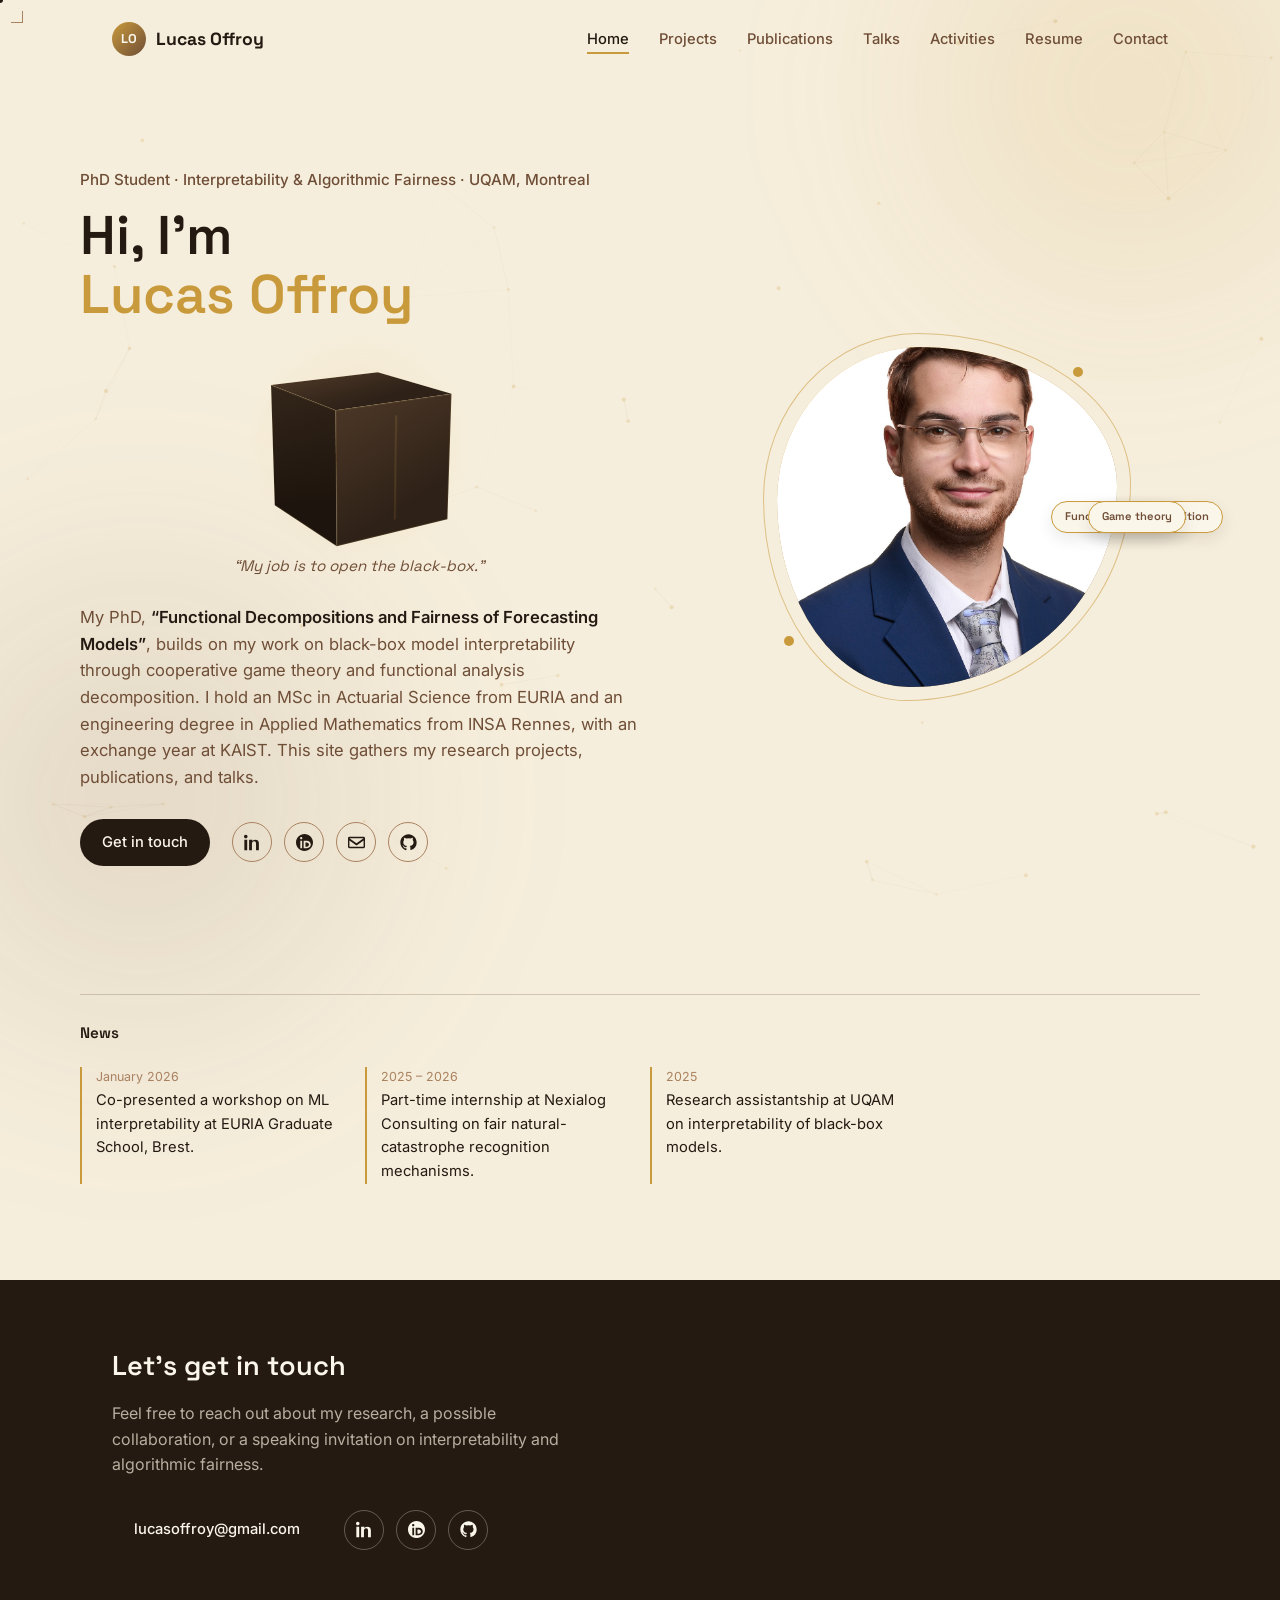
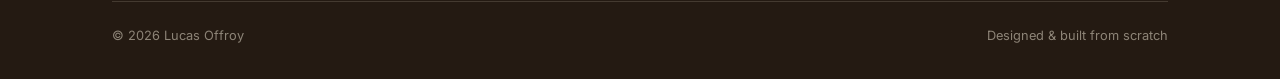
==== commit c3c06b2a: "seo: sitemap, robots, structured data" ====
--- a/index.html
+++ b/index.html
@@ -20,6 +20,25 @@
 <link rel="preconnect" href="https://fonts.gstatic.com" crossorigin>
 <link href="https://fonts.googleapis.com/css2?family=Space+Grotesk:wght@400;500;600;700&family=Inter:wght@400;500;600&display=swap" rel="stylesheet">
 <link rel="stylesheet" href="style.css">
+<script type="application/ld+json">
+{
+  "@context": "https://schema.org",
+  "@type": "Person",
+  "name": "Lucas Offroy",
+  "url": "https://weakskunk.github.io/",
+  "jobTitle": "PhD Student",
+  "affiliation": {
+    "@type": "CollegeOrUniversity",
+    "name": "UQAM"
+  },
+  "email": "mailto:lucasoffroy@gmail.com",
+  "sameAs": [
+    "https://www.linkedin.com/in/lucas-offroy-559226217/",
+    "https://github.com/Weakskunk/",
+    "https://orcid.org/0009-0003-3294-0937"
+  ]
+}
+</script>
 </head>
 <body>
 
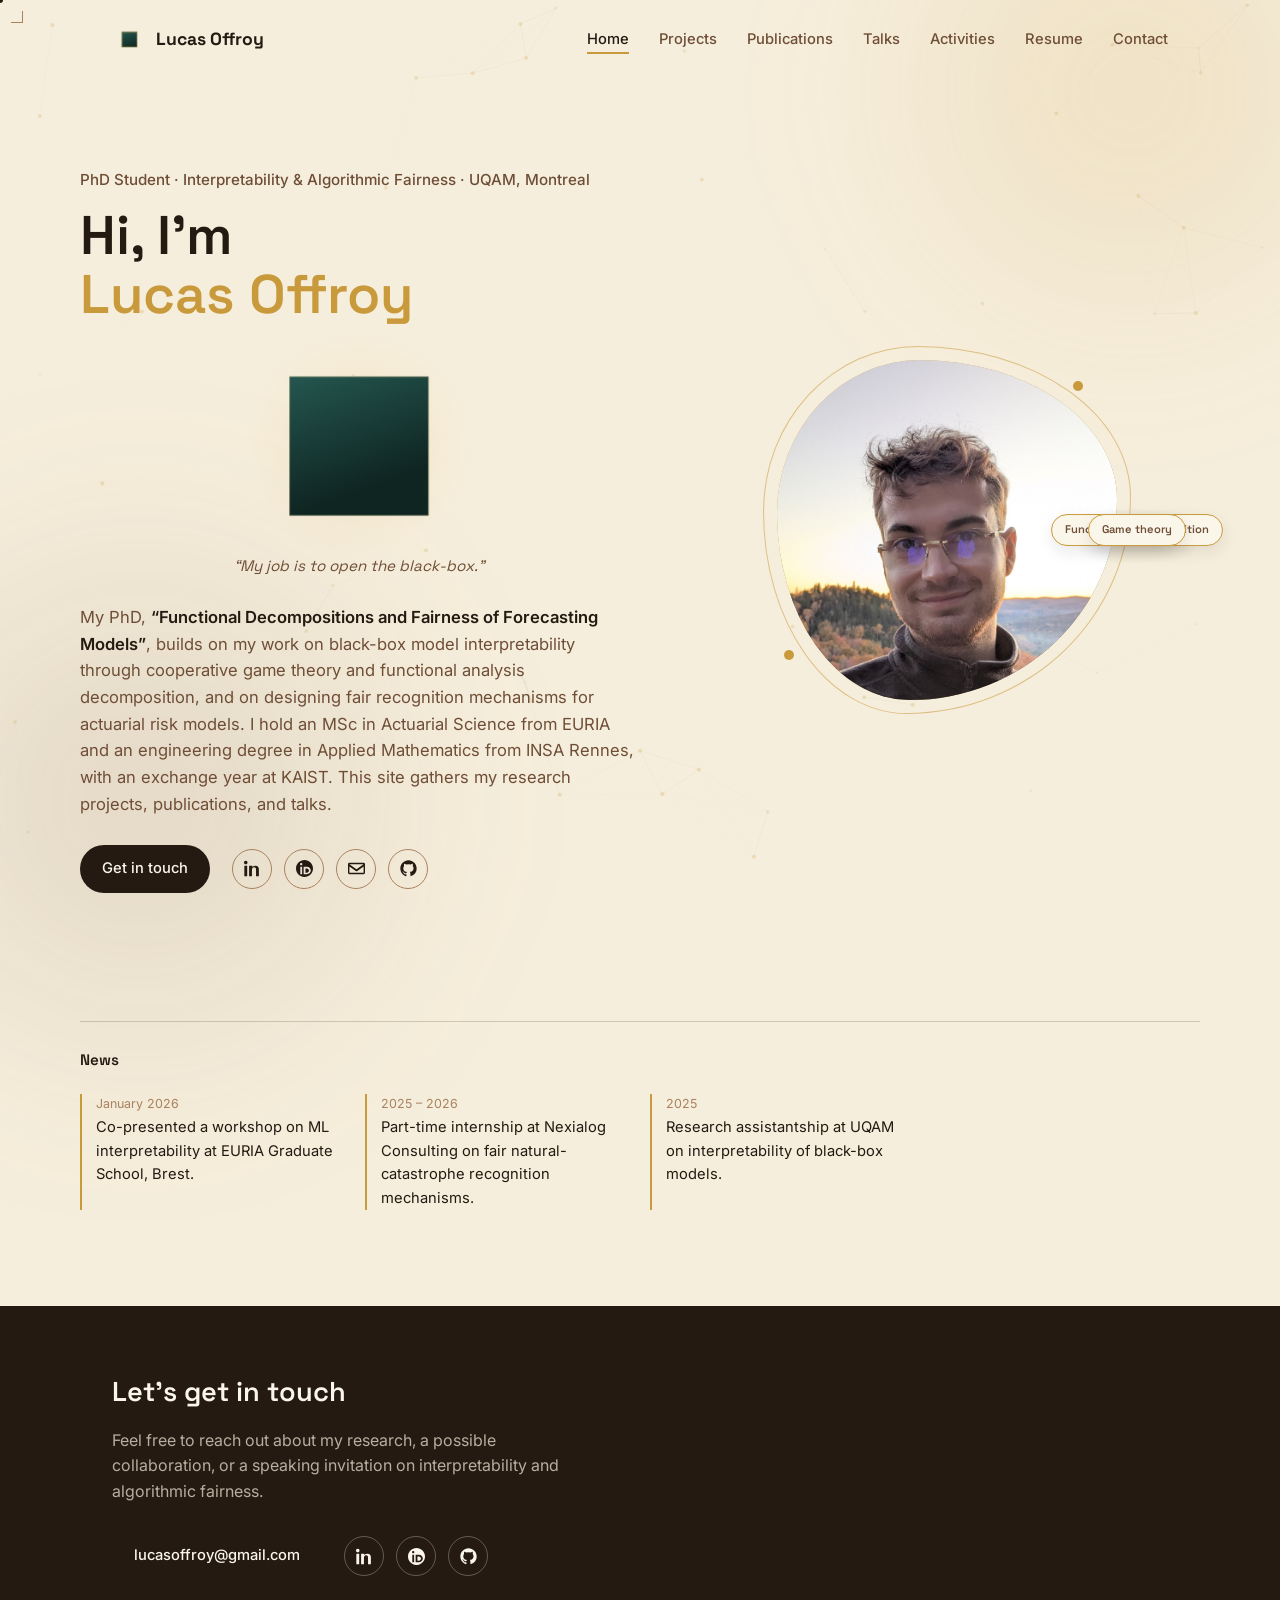
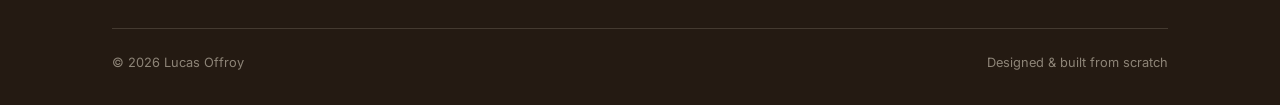
==== commit c845c83e: "Update black box with duck photo" ====
--- a/index.html
+++ b/index.html
@@ -40,7 +40,7 @@
 }
 </script>
 </head>
-<body>
+<body id="page-home">
 
 <div id="cursor-dot"></div>
 <div id="cursor-trail-1"></div>
@@ -58,7 +58,14 @@
 <header>
   <nav class="wrap">
     <a href="index.html" class="logo">
-      <span class="logo-mark">LO</span>
+      <span class="logo-mark" aria-hidden="true">
+        <span class="logo-cube">
+          <span class="logo-face logo-front"></span>
+          <span class="logo-face logo-right"></span>
+          <span class="logo-face logo-left"></span>
+          <span class="logo-face logo-top"></span>
+        </span>
+      </span>
       Lucas Offroy
     </a>
     <ul class="nav-links" id="navLinks">
@@ -84,26 +91,56 @@
 
     <div class="bb-wrap">
       <div class="bb-stage" id="blackbox" role="button" tabindex="0" aria-expanded="false"
-           aria-label="Open the black box to reveal the Hoeffding decomposition">
+           aria-label="Open the black box to see why the model says duck">
         <div class="bb-glow"></div>
         <div class="bb-cube">
           <div class="bb-face bb-front"></div>
           <div class="bb-face bb-right"></div>
           <div class="bb-face bb-left"></div>
           <div class="bb-face bb-lid"></div>
+          <div class="bb-face bb-back"></div>
+          <div class="bb-face bb-bottom"></div>
         </div>
         <div class="bb-reveal">
-          <div class="equation">
-            f(x) = <span class="sum-stack"><span class="sum-symbol">Σ</span><span class="sum-sub">u⊆D</span></span> f<sub>u</sub>(x<sub>u</sub>)
+          <div class="bb-netdiagram">
+            <svg viewBox="0 0 150 100" aria-hidden="true">
+              <!-- inside the opened box: three units -->
+              <rect class="bb-inbox" x="76" y="16" width="30" height="68" rx="6"/>
+
+              <!-- what the photo feeds into them -->
+              <path class="bb-edge" d="M60,36 C72,36 76,30 86.5,30"/>
+              <path class="bb-edge" d="M60,50 L86.5,50"/>
+              <path class="bb-edge" d="M60,64 C72,64 76,70 86.5,70"/>
+
+              <circle class="bb-halo" cx="91" cy="30" r="8"/>
+              <circle class="bb-halo" cx="91" cy="50" r="8"/>
+              <circle class="bb-halo" cx="91" cy="70" r="8"/>
+              <circle class="bb-lamp" cx="91" cy="30" r="4.2"/>
+              <circle class="bb-lamp" cx="91" cy="50" r="4.2"/>
+              <circle class="bb-lamp" cx="91" cy="70" r="4.2"/>
+
+              <!-- ...and together they give the answer -->
+              <path class="bb-edge" d="M95.5,30 C106,30 106,49 114,49.5"/>
+              <path class="bb-edge" d="M95.5,50 L114,50"/>
+              <path class="bb-edge" d="M95.5,70 C106,70 106,51 114,50.5"/>
+              <text class="bb-label" x="131" y="54" text-anchor="middle">duck</text>
+            </svg>
+            <!-- [PHOTO] drop a file named duck.jpg next to index.html and it will
+                 appear here (change the src below if you use another name or .png) -->
+            <div class="bb-photo">
+              <img src="duck.jpg" alt="A duck"
+                   onload="this.parentNode.classList.add('is-loaded')"
+                   onerror="this.style.display='none'">
+            </div>
           </div>
-          <div class="equation-caption">the functional decomposition behind my thesis</div>
+          <div class="equation-caption">Why does it say “duck”? Open the box and see which parts light up.</div>
         </div>
       </div>
     </div>
     <p class="bb-quote">“My job is to open the black-box.”</p>
 
     <p class="bio">
-      My PhD, <strong>“Functional Decompositions and Fairness of Forecasting Models”</strong>, builds on my work on black-box model interpretability through cooperative game theory and functional analysis decomposition.
+      My PhD, <strong>“Functional Decompositions and Fairness of Forecasting Models”</strong>, builds on my work on black-box model interpretability through cooperative game theory and functional analysis decomposition, and on designing fair recognition mechanisms for actuarial risk models.
       I hold an MSc in Actuarial Science from EURIA and an engineering degree in Applied Mathematics from INSA Rennes, with an exchange year at KAIST.
       This site gathers my research projects, publications, and talks.
     </p>
--- a/style.css
+++ b/style.css
@@ -169,12 +169,31 @@
   display:flex; align-items:center; gap:10px;
 }
 .logo-mark{
-  width: 34px; height:34px; border-radius: 50%;
-  background: linear-gradient(135deg, var(--gold), var(--brown));
-  color: var(--cream-soft);
+  width: 34px; height:34px;
   display:flex; align-items:center; justify-content:center;
-  font-size: 0.8rem;
-}
+  perspective: 120px;
+}
+.logo-cube{
+  position: relative;
+  width: 15px; height: 15px;
+  transform-style: preserve-3d;
+  animation: logo-tumble 13s linear infinite;
+}
+@keyframes logo-tumble{
+  from { transform: rotateX(-18deg) rotateY(28deg) rotate3d(-0.6,-0.5,1,0deg); }
+  to   { transform: rotateX(-18deg) rotateY(28deg) rotate3d(-0.6,-0.5,1,360deg); }
+}
+.logo-face{
+  position:absolute; width:15px; height:15px;
+  box-shadow: inset 0 0 0 1px rgba(228,181,74,0.4);
+  backface-visibility: hidden;
+}
+.logo-front, .logo-top{ background: linear-gradient(160deg, #255750 0%, #0F2522 100%); }
+.logo-right, .logo-left{ background: linear-gradient(160deg, #193531 0%, #081815 100%); }
+.logo-front{ transform: translateZ(7.5px); }
+.logo-right{ transform: rotateY(90deg) translateZ(7.5px); }
+.logo-left{ transform: rotateY(-90deg) translateZ(7.5px); }
+.logo-top{ transform: rotateX(90deg) translateZ(7.5px); }
 .nav-links{
   display:flex; gap: 30px; list-style:none;
 }
@@ -241,12 +260,57 @@
   font-size: 1rem;
   letter-spacing: 0.2px;
 }
-.sum-stack{
-  display:inline-flex; flex-direction:column; align-items:center;
-  vertical-align:middle; margin: 0 8px; line-height:1;
-}
-.sum-symbol{ font-size:1.5em; line-height:0.7; }
-.sum-sub{ font-size:0.4em; margin-top:4px; letter-spacing:0.4px; }
+
+/* small schematic shown inside the opened box: a photo goes in (drop a file
+   named duck.jpg next to index.html), inside the box three units light up,
+   and together they give the answer "duck". Static on purpose: nothing spins
+   in here. */
+.bb-netdiagram{
+  position:relative; width:180px; height:120px; margin: 0 auto 6px;
+}
+.bb-netdiagram svg{ position:absolute; inset:0; width:100%; height:100%; overflow:visible; }
+
+/* the photo frame: square, vertically centred on the diagram, its right edge
+   is where the three lines start */
+.bb-photo{
+  position:absolute; left:0; top:50%; transform: translateY(-50%);
+  width:72px; height:72px;
+  border-radius: 12px;
+  border: 2px solid var(--gold);
+  background: var(--cream-soft);
+  box-shadow: 0 6px 16px rgba(36,26,18,0.12);
+  overflow:hidden;
+}
+/* the photo is cropped to fill the square; move object-position to choose
+   what stays in frame (e.g. 50% 30% keeps more of the top of the photo) */
+.bb-photo img{
+  width:100%; height:100%; display:block;
+  object-fit:cover; object-position:50% 50%;
+}
+/* until duck.jpg is found, show a dashed placeholder instead of a broken image */
+.bb-photo:not(.is-loaded){ border-style:dashed; box-shadow:none; }
+.bb-photo:not(.is-loaded)::after{
+  content:'duck.jpg';
+  position:absolute; inset:0;
+  display:flex; align-items:center; justify-content:center;
+  font-size:0.62rem; color: var(--brown-soft);
+}
+
+.bb-netdiagram .bb-inbox{
+  fill: #0F2522; stroke: var(--gold); stroke-opacity: 0.5; stroke-width: 1;
+}
+.bb-netdiagram .bb-edge{
+  fill: none; stroke: var(--gold); stroke-width: 1.4; stroke-linecap: round;
+}
+.bb-netdiagram .bb-halo{ fill: var(--gold-bright); opacity: 0.2; }
+.bb-netdiagram .bb-lamp{
+  fill: var(--gold-bright);
+  filter: drop-shadow(0 0 2.5px rgba(228,181,74,0.9));
+}
+.bb-netdiagram .bb-label{
+  font-family: var(--font-display); font-weight:600; font-size: 12px;
+  fill: var(--ink);
+}
 
 /* ---------- Interactive black box: real 3D cube, lid + sides open ---------- */
 .bb-wrap{
@@ -276,55 +340,64 @@
   position:absolute; inset:0; margin:auto; z-index:1;
   width:128px; height:128px;
   transform-style: preserve-3d;
-  transform: translateY(6px) rotateX(-16deg) rotateY(32deg);
+  animation: bb-full-tumble 15s linear infinite;
+}
+
+@keyframes bb-full-tumble{
+  0%   { transform: translateY(6px) rotateX(0deg) rotateY(0deg) rotateZ(0deg); }
+  100% { transform: translateY(6px) rotateX(360deg) rotateY(720deg) rotateZ(360deg); }
+}
+
+.bb-stage:hover .bb-cube, .bb-stage.open .bb-cube{
+  animation-play-state: paused;
 }
 .bb-face{
   position:absolute; width:128px; height:128px;
-  box-shadow: inset 0 0 0 1px rgba(228,181,74,0.12);
+  box-shadow: inset 0 0 0 1px rgba(228,181,74,0.14);
   backface-visibility: hidden;
   transition: transform .6s cubic-bezier(.65,0,.35,1), opacity .5s ease .12s;
 }
 .bb-front{
-  background: linear-gradient(160deg, #4A3626 0%, #2E2117 75%);
+  background: linear-gradient(160deg, #255750 0%, #0F2522 75%);
   transform: translateZ(64px);
 }
-.bb-front::after{
-  /* center groove, lights up on hover */
-  content:'';
-  position:absolute; top:10%; bottom:10%; left:50%; width:1.5px;
-  transform: translateX(-50%);
-  background: linear-gradient(var(--gold-bright), var(--gold));
-  opacity: 0.16;
-  transition: opacity .3s ease, box-shadow .3s ease;
-}
-.bb-stage:hover .bb-front::after{
-  opacity: 0.95;
-  box-shadow: 0 0 10px 1.5px rgba(228,181,74,0.65);
-}
+
 .bb-right{
-  background: linear-gradient(160deg, #34261A 0%, #1D140D 75%);
+  background: linear-gradient(160deg, #193531 0%, #081815 75%);
   transform: rotateY(90deg) translateZ(64px);
 }
 .bb-left{
-  background: linear-gradient(160deg, #34261A 0%, #1D140D 75%);
+  background: linear-gradient(160deg, #193531 0%, #081815 75%);
   transform: rotateY(-90deg) translateZ(64px);
 }
 .bb-lid{
-  background: linear-gradient(160deg, #4A3626 0%, #2E2117 75%);
+  background: linear-gradient(160deg, #255750 0%, #0F2522 75%);
   transform: rotateX(90deg) translateZ(64px);
 }
-
-/* hover: the three visible faces ease apart slightly */
+.bb-back{
+  background: linear-gradient(160deg, #193531 0%, #081815 75%);
+  transform: rotateY(180deg) translateZ(64px);
+}
+.bb-bottom{
+  background: linear-gradient(160deg, #255750 0%, #0F2522 75%);
+  transform: rotateX(-90deg) translateZ(64px);
+}
+
+/* hover: the six visible faces ease apart slightly — the box "cracks" */
 .bb-stage:hover:not(.open) .bb-front{ transform: translateZ(76px); }
 .bb-stage:hover:not(.open) .bb-right{ transform: rotateY(90deg) translateZ(76px); }
 .bb-stage:hover:not(.open) .bb-left{ transform: rotateY(-90deg) translateZ(76px); }
 .bb-stage:hover:not(.open) .bb-lid{ transform: rotateX(90deg) translateZ(82px); }
-
-/* open: the three visible faces fly off and fade out completely */
+.bb-stage:hover:not(.open) .bb-back{ transform: rotateY(180deg) translateZ(76px); }
+.bb-stage:hover:not(.open) .bb-bottom{ transform: rotateX(-90deg) translateZ(82px); }
+
+/* open: the six visible faces fly off and fade out completely */
 .bb-stage.open .bb-front{ transform: translateZ(210px); opacity:0; }
 .bb-stage.open .bb-right{ transform: rotateY(90deg) translateZ(210px); opacity:0; }
 .bb-stage.open .bb-left{ transform: rotateY(-90deg) translateZ(210px); opacity:0; }
 .bb-stage.open .bb-lid{ transform: rotateX(90deg) translateZ(260px); opacity:0; }
+.bb-stage.open .bb-back{ transform: rotateY(180deg) translateZ(210px); opacity:0; }
+.bb-stage.open .bb-bottom{ transform: rotateX(-90deg) translateZ(260px); opacity:0; }
 
 .bb-reveal{
   position:absolute; inset:0; z-index:2;
@@ -669,4 +742,6 @@
   .project-card, .btn{ transition:none; animation:none; }
   .orbit{ display:none; }
   .bb-face, .bb-front::after, .bb-reveal, .bb-glow{ transition:none; }
-}
+  .bb-cube{ animation:none; transform: translateY(6px) rotateX(-16deg) rotateY(32deg); }
+  .logo-cube{ animation:none; transform: rotateX(-18deg) rotateY(28deg); }
+}
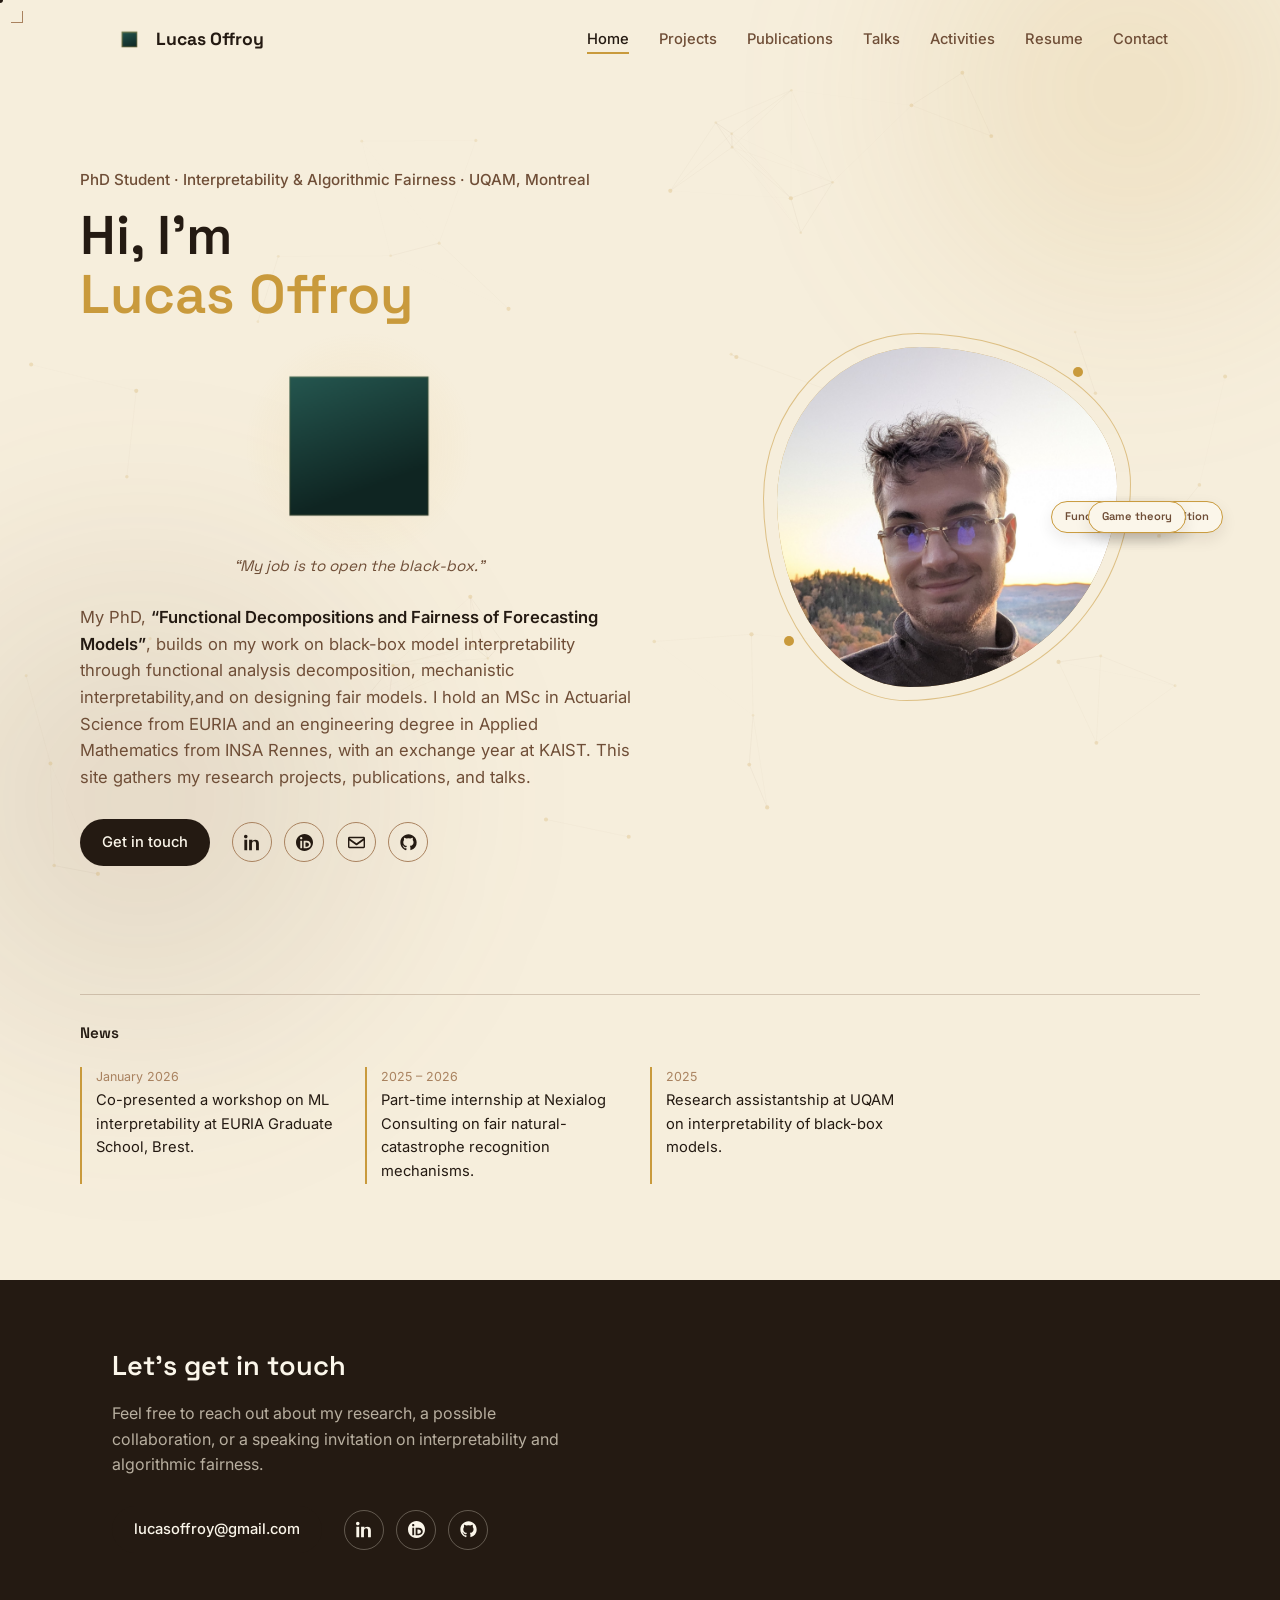
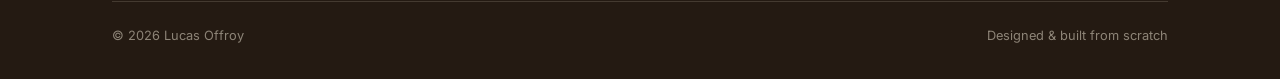
==== commit 157a3fc3: "Update black box with duck photo" ====
--- a/index.html
+++ b/index.html
@@ -140,7 +140,7 @@
     <p class="bb-quote">“My job is to open the black-box.”</p>
 
     <p class="bio">
-      My PhD, <strong>“Functional Decompositions and Fairness of Forecasting Models”</strong>, builds on my work on black-box model interpretability through cooperative game theory and functional analysis decomposition, and on designing fair recognition mechanisms for actuarial risk models.
+      My PhD, <strong>“Functional Decompositions and Fairness of Forecasting Models”</strong>, builds on my work on black-box model interpretability through functional analysis decomposition, mechanistic interpretability,and on designing fair models.
       I hold an MSc in Actuarial Science from EURIA and an engineering degree in Applied Mathematics from INSA Rennes, with an exchange year at KAIST.
       This site gathers my research projects, publications, and talks.
     </p>
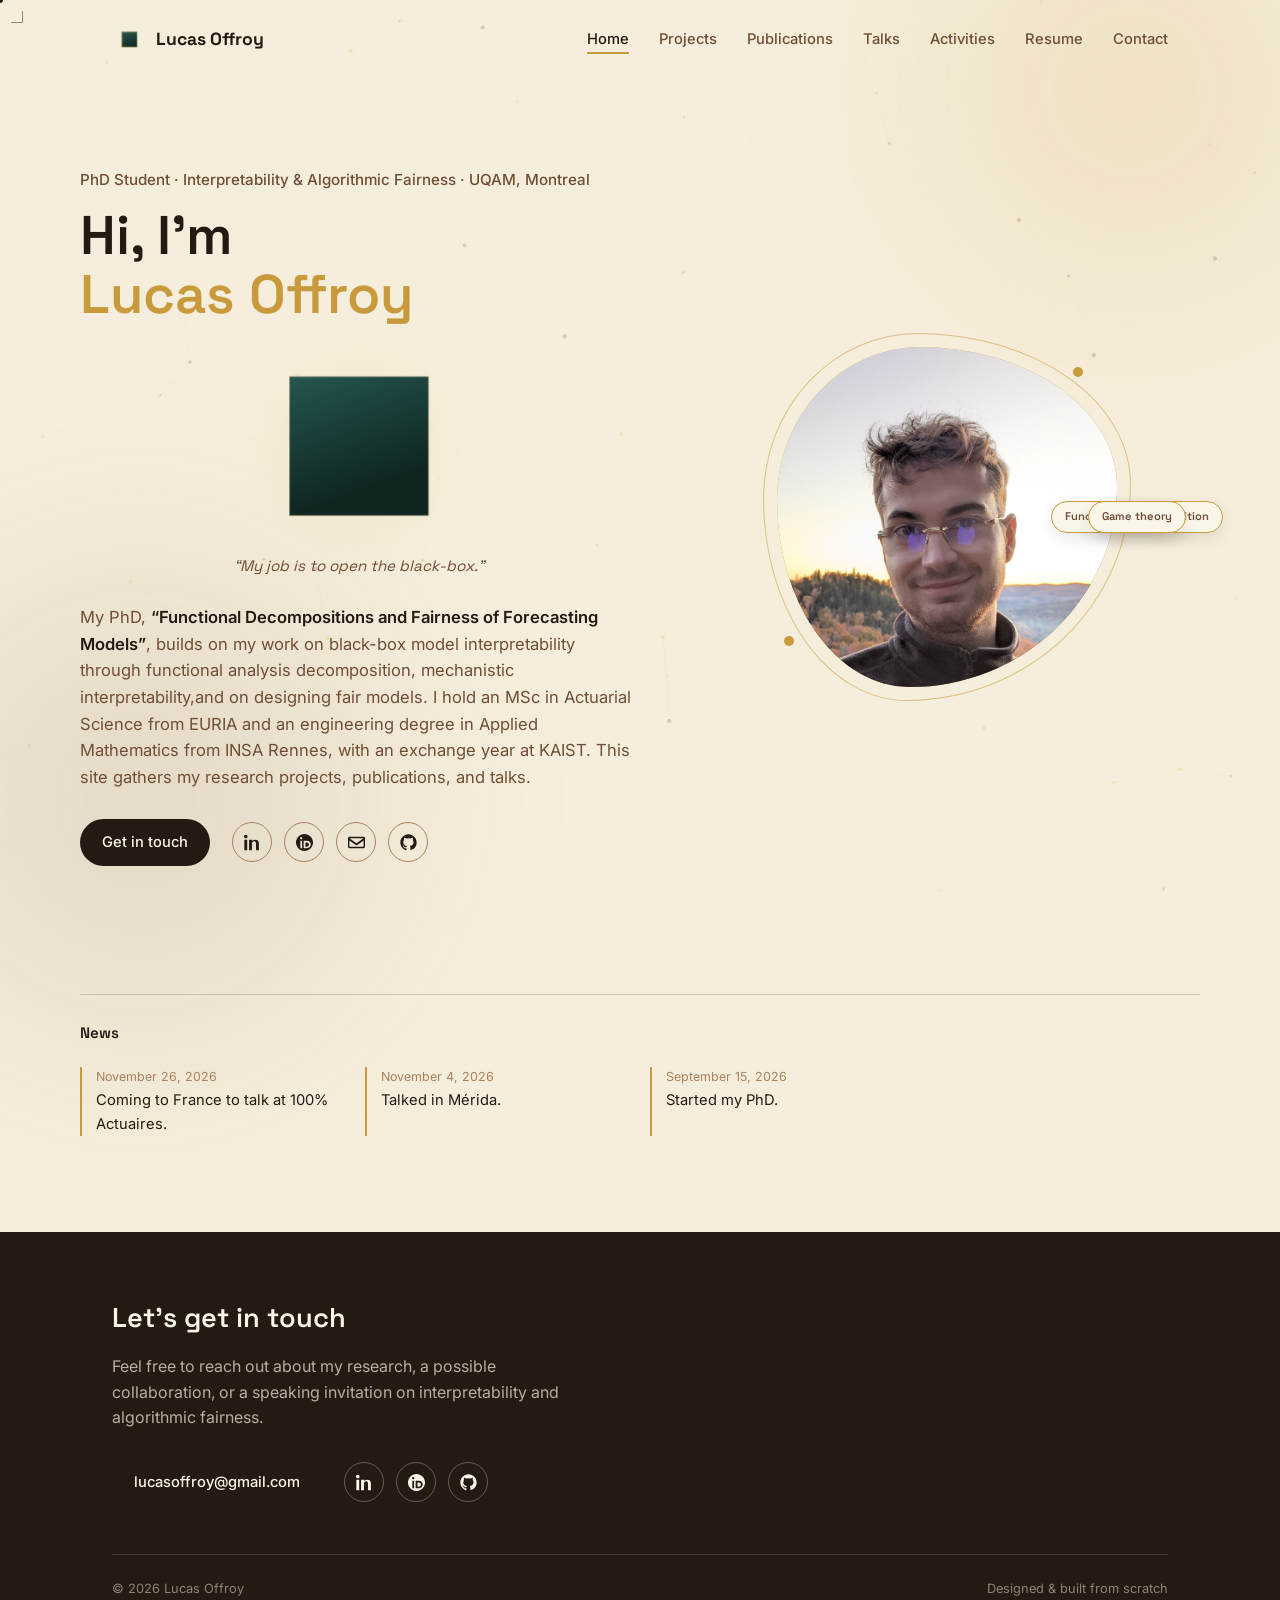
==== commit e27736bd: "On branch main" ====
--- a/index.html
+++ b/index.html
@@ -192,16 +192,16 @@
   <div class="hero-news">
     <p class="news-label">News</p>
     <div class="news-item">
-      <div class="news-date">January 2026</div>
-      <div class="news-text">Co-presented a workshop on ML interpretability at EURIA Graduate School, Brest.</div>
+      <div class="news-date">November 26, 2026</div>
+      <div class="news-text">Coming to France to talk at 100% Actuaires.</div>
     </div>
     <div class="news-item">
-      <div class="news-date">2025 – 2026</div>
-      <div class="news-text">Part-time internship at Nexialog Consulting on fair natural-catastrophe recognition mechanisms.</div>
+      <div class="news-date">November 4, 2026</div>
+      <div class="news-text">Talked in Mérida.</div>
     </div>
     <div class="news-item">
-      <div class="news-date">2025</div>
-      <div class="news-text">Research assistantship at UQAM on interpretability of black-box models.</div>
+      <div class="news-date">September 15, 2026</div>
+      <div class="news-text">Started my PhD.</div>
     </div>
   </div>
 </section>
--- a/style.css
+++ b/style.css
@@ -657,6 +657,157 @@
 .timeline-date{ font-size: 0.82rem; color: var(--brown-soft); margin-bottom: 3px; }
 .timeline-title{ font-weight:600; margin-bottom: 3px; }
 .timeline-place{ font-size: 0.9rem; color: var(--brown); }
+
+/* links in talks and publications (slides, conference site, thesis PDF): a gold underline draws itself
+   from left to right and a soft gold wash appears behind the text on hover or
+   keyboard focus. On touch screens there is no hover, so the underline stays
+   visible all the time. */
+.timeline-title a,
+.timeline-place a,
+.pub-title a{
+  padding: 0 .15em; margin: 0 -.15em;
+  border-radius: 4px;
+  background-image:
+    linear-gradient(var(--gold), var(--gold)),
+    linear-gradient(rgba(201,154,60,0.14), rgba(201,154,60,0.14));
+  background-repeat: no-repeat;
+  background-position: 0 100%, 0 0;
+  background-size: 0% 2px, 0% 100%;
+  -webkit-box-decoration-break: clone; box-decoration-break: clone;
+  transition: background-size .32s ease, color .2s ease;
+}
+.timeline-title a:hover, .timeline-title a:focus-visible,
+.timeline-place a:hover, .timeline-place a:focus-visible,
+.pub-title a:hover, .pub-title a:focus-visible{
+  background-size: 100% 2px, 100% 100%;
+  color: var(--ink);
+}
+@media (hover: none){
+  .timeline-title a, .timeline-place a, .pub-title a{ background-size: 100% 1.5px, 0% 100%; }
+}
+
+/* ---------- Talk photos: small tilted thumbnails + lightbox ----------
+   Put <a class="talk-photo"> links inside <div class="talk-photos"> under a
+   talk. Only the first 3 are shown (the 3rd gets a "+N" badge); a click opens
+   the viewer with every photo of that talk. Photos that cannot be found are
+   dropped automatically (see script.js). */
+.talk-photos{ display:flex; flex-wrap:wrap; gap: 12px; margin-top: 14px; }
+.talk-photos[hidden]{ display:none; }
+.talk-photo{
+  position: relative; display:block; flex: 0 0 auto;
+  width: 96px; height: 68px;
+  border-radius: 14px 5px 14px 5px;
+  overflow: hidden;
+  border: 1px solid rgba(111,78,55,0.3);
+  background: var(--cream-soft);
+  box-shadow: 0 4px 12px rgba(36,26,18,0.10);
+  transform: rotate(-1.2deg);
+  transition: transform .25s ease, box-shadow .25s ease, border-color .25s ease;
+}
+.talk-photo:nth-child(even){ transform: rotate(1deg); }
+.talk-photo img{
+  width:100%; height:100%; display:block;
+  object-fit: cover; object-position: 50% 50%;
+  transition: transform .45s ease;
+}
+.talk-photo:hover, .talk-photo:focus-visible{
+  transform: translateY(-3px) rotate(0deg);
+  border-color: var(--gold);
+  box-shadow: 0 10px 22px rgba(36,26,18,0.18);
+}
+.talk-photo:hover img, .talk-photo:focus-visible img{ transform: scale(1.07); }
+.talk-photo.is-extra{ display:none; }
+.talk-photo[data-more]::after{
+  content: attr(data-more);
+  position:absolute; inset:0;
+  display:flex; align-items:center; justify-content:center;
+  background: rgba(36,26,18,0.55);
+  color: var(--cream-soft);
+  font-family: var(--font-display); font-weight:600; font-size: 1.05rem;
+  transition: background .25s ease;
+}
+.talk-photo[data-more]:hover::after{ background: rgba(36,26,18,0.4); }
+
+/* lightbox (built by script.js on first click) */
+.lightbox{
+  position: fixed; inset: 0; z-index: 500;
+  display:flex; align-items:center; justify-content:center;
+  padding: 56px 76px 76px;
+  background: rgba(36,26,18,0.9);
+  -webkit-backdrop-filter: blur(6px); backdrop-filter: blur(6px);
+  opacity: 0; visibility: hidden;
+  transition: opacity .25s ease, visibility 0s linear .25s;
+}
+.lightbox.open{ opacity:1; visibility:visible; transition: opacity .25s ease; }
+body.lb-lock{ overflow:hidden; }
+body.has-custom-cursor .lightbox,
+body.has-custom-cursor .lightbox *{ cursor: none; }
+
+.lb-figure{
+  margin:0; max-width:100%; max-height:100%;
+  display:flex; flex-direction:column; align-items:center;
+}
+.lb-img{
+  display:block;
+  max-width: 100%; max-height: calc(100vh - 200px);
+  width:auto; height:auto;
+  object-fit: contain;
+  border-radius: 16px 6px 16px 6px;
+  border: 1px solid rgba(228,181,74,0.35);
+  box-shadow: 0 20px 60px rgba(0,0,0,0.45);
+  transition: opacity .16s ease;
+}
+.lb-img.is-changing{ opacity: 0; }
+.lb-caption{
+  margin-top: 14px; min-height: 1.4em; max-width: 60ch;
+  color: var(--cream-soft); font-size: 0.9rem; text-align:center;
+}
+.lb-nav, .lb-close{
+  position:absolute;
+  width:44px; height:44px; padding:0;
+  display:flex; align-items:center; justify-content:center;
+  border-radius: 50%;
+  border: 1px solid rgba(246,238,220,0.35);
+  background: rgba(246,238,220,0.08);
+  color: var(--cream-soft);
+  transition: background .2s ease, border-color .2s ease, transform .2s ease;
+}
+.lb-nav svg, .lb-close svg{ width:20px; height:20px; fill:none; stroke: currentColor; stroke-width:2; stroke-linecap:round; stroke-linejoin:round; }
+.lb-nav:hover, .lb-close:hover, .lb-nav:focus-visible, .lb-close:focus-visible{
+  background: rgba(228,181,74,0.25); border-color: var(--gold-bright);
+}
+.lb-prev{ left: 18px; top: 50%; transform: translateY(-50%); }
+.lb-next{ right: 18px; top: 50%; transform: translateY(-50%); }
+.lb-prev:hover{ transform: translateY(-50%) translateX(-2px); }
+.lb-next:hover{ transform: translateY(-50%) translateX(2px); }
+.lb-close{ top: 16px; right: 18px; }
+.lb-dots{
+  position:absolute; left:0; right:0; bottom: 22px;
+  display:flex; justify-content:center; align-items:center; gap: 2px;
+  color: var(--cream-soft); font-size: 0.85rem;
+}
+.lb-dot{
+  width: 20px; height: 20px; padding:0; border:none; background:none;
+  display:flex; align-items:center; justify-content:center;
+}
+.lb-dot::before{
+  content:''; width:8px; height:8px; border-radius:50%;
+  background: rgba(246,238,220,0.35);
+  transition: background .2s ease, transform .2s ease;
+}
+.lb-dot:hover::before{ background: rgba(246,238,220,0.7); }
+.lb-dot[aria-current="true"]::before{ background: var(--gold-bright); transform: scale(1.3); }
+.lightbox.single .lb-nav, .lightbox.single .lb-dots{ display:none; }
+
+@media (max-width: 700px){
+  .lightbox{ padding: 60px 12px 84px; }
+  .lb-img{ max-height: calc(100vh - 230px); }
+  .lb-nav{ top:auto; bottom: 16px; transform:none; width:40px; height:40px; }
+  .lb-prev{ left: 16px; } .lb-next{ right: 16px; }
+  .lb-prev:hover, .lb-next:hover{ transform:none; }
+  .lb-dots{ bottom: 26px; }
+  .talk-photo{ width: 84px; height: 60px; }
+}
 
 /* ---------- Activities: small mixed list ---------- */
 .mini-list{
@@ -744,4 +895,6 @@
   .bb-face, .bb-front::after, .bb-reveal, .bb-glow{ transition:none; }
   .bb-cube{ animation:none; transform: translateY(6px) rotateX(-16deg) rotateY(32deg); }
   .logo-cube{ animation:none; transform: rotateX(-18deg) rotateY(28deg); }
+  .talk-photo, .talk-photo img, .lightbox, .lb-img, .lb-nav, .lb-close{ transition:none; }
+  .talk-photo, .talk-photo:nth-child(even){ transform:none; }
 }
